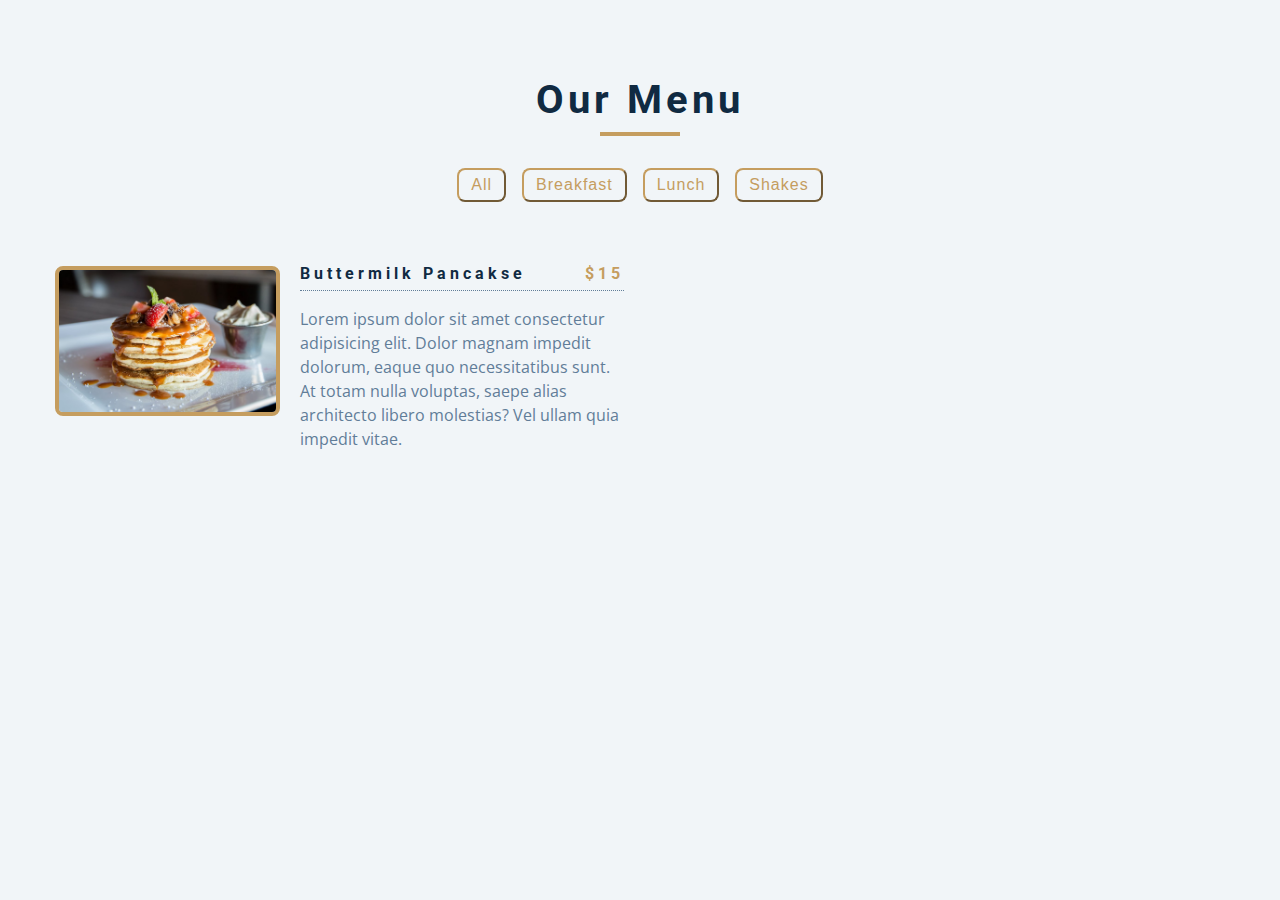
==== Menu/index.html @ 77d15c33 "creating menu project, hardcoded data" ====
<!DOCTYPE html>
<html lang="en">
    <head>
        <meta charset="UTF-8">
        <meta http-equiv="X-UA-Compatible" content="IE=edge">
        <meta name="viewport" content="width=device-width, initial-scale=1.0">
        <title>Our Menu</title>
        <!-- font-awesome -->
        <link
        rel="stylesheet"
        href="https://cdnjs.cloudflare.com/ajax/libs/font-awesome/5.14.0/css/all.min.css"
        />
        <link rel="stylesheet" href="style.css">
    </head>
    <body>
        <section class="menu">
            <!-- title -->
            <div class="title">
                <h2>Our Menu</h2>
                <div class="underline"></div>
            </div>
            <!-- filter buttons -->
            <div class="btn-container">
                <button class="filter-btn" data-id="all">All</button>
                <button class="filter-btn" data-id="breakfast">Breakfast</button>
                <button class="filter-btn" data-id="lunch">Lunch</button>
                <button class="filter-btn" data-id="shakes">Shakes</button>
            </div>
            <!-- menu items -->
            <div class="section-center">
                
                <!-- single item -->
                <article class="menu-item">
                    <img src="menu-item.jpeg" alt="menu item" class="photo">
                    <div class="item-info">
                        <header>
                            <h4>Buttermilk Pancakse</h4>
                            <h4 class="price">$15</h4>
                        </header>
                        <p class="item-text">Lorem ipsum dolor sit amet consectetur adipisicing elit. Dolor magnam impedit dolorum, eaque quo necessitatibus sunt. At totam nulla voluptas, saepe alias architecto libero molestias? Vel ullam quia impedit vitae.</p>
                    </div>
                </article>
                <!-- end single item -->
                
            </div>
        </section>
        
        <script src="app.js"></script>
    </body>
    </html>
---- Menu/style.css ----
/*
=============== 
Fonts
===============
*/
@import url("https://fonts.googleapis.com/css?family=Open+Sans|Roboto:400,700&display=swap");

/*
=============== 
Variables
===============
*/

:root {
  /* dark shades of primary color*/
  --clr-primary-1: hsl(205, 86%, 17%);
  --clr-primary-2: hsl(205, 77%, 27%);
  --clr-primary-3: hsl(205, 72%, 37%);
  --clr-primary-4: hsl(205, 63%, 48%);
  /* primary/main color */
  --clr-primary-5: #49a6e9;
  /* lighter shades of primary color */
  --clr-primary-6: hsl(205, 89%, 70%);
  --clr-primary-7: hsl(205, 90%, 76%);
  --clr-primary-8: hsl(205, 86%, 81%);
  --clr-primary-9: hsl(205, 90%, 88%);
  --clr-primary-10: hsl(205, 100%, 96%);
  /* darkest grey - used for headings */
  --clr-grey-1: hsl(209, 61%, 16%);
  --clr-grey-2: hsl(211, 39%, 23%);
  --clr-grey-3: hsl(209, 34%, 30%);
  --clr-grey-4: hsl(209, 28%, 39%);
  /* grey used for paragraphs */
  --clr-grey-5: hsl(210, 22%, 49%);
  --clr-grey-6: hsl(209, 23%, 60%);
  --clr-grey-7: hsl(211, 27%, 70%);
  --clr-grey-8: hsl(210, 31%, 80%);
  --clr-grey-9: hsl(212, 33%, 89%);
  --clr-grey-10: hsl(210, 36%, 96%);
  --clr-white: #fff;
  --clr-red-dark: hsl(360, 67%, 44%);
  --clr-red-light: hsl(360, 71%, 66%);
  --clr-green-dark: hsl(125, 67%, 44%);
  --clr-green-light: hsl(125, 71%, 66%);
  --clr-gold: #c59d5f;
  --clr-black: #222;
  --ff-primary: "Roboto", sans-serif;
  --ff-secondary: "Open Sans", sans-serif;
  --transition: all 0.3s linear;
  --spacing: 0.25rem;
  --radius: 0.5rem;
  --light-shadow: 0 5px 15px rgba(0, 0, 0, 0.1);
  --dark-shadow: 0 5px 15px rgba(0, 0, 0, 0.2);
  --max-width: 1170px;
  --fixed-width: 620px;
}
/*
=============== 
Global Styles
===============
*/

*,
::after,
::before {
  margin: 0;
  padding: 0;
  box-sizing: border-box;
}
body {
  font-family: var(--ff-secondary);
  background: var(--clr-grey-10);
  color: var(--clr-grey-1);
  line-height: 1.5;
  font-size: 0.875rem;
}
ul {
  list-style-type: none;
}
a {
  text-decoration: none;
}
img:not(.logo) {
  width: 100%;
}
img {
  display: block;
}

h1,
h2,
h3,
h4 {
  letter-spacing: var(--spacing);
  text-transform: capitalize;
  line-height: 1.25;
  margin-bottom: 0.75rem;
  font-family: var(--ff-primary);
}
h1 {
  font-size: 3rem;
}
h2 {
  font-size: 2rem;
}
h3 {
  font-size: 1.25rem;
}
h4 {
  font-size: 0.875rem;
}
p {
  margin-bottom: 1.25rem;
  color: var(--clr-grey-5);
}
@media screen and (min-width: 800px) {
  h1 {
    font-size: 4rem;
  }
  h2 {
    font-size: 2.5rem;
  }
  h3 {
    font-size: 1.75rem;
  }
  h4 {
    font-size: 1rem;
  }
  body {
    font-size: 1rem;
  }
  h1,
  h2,
  h3,
  h4 {
    line-height: 1;
  }
}
/*  global classes */

.btn {
  text-transform: uppercase;
  background: transparent;
  color: var(--clr-black);
  padding: 0.375rem 0.75rem;
  letter-spacing: var(--spacing);
  display: inline-block;
  transition: var(--transition);
  font-size: 0.875rem;
  border: 2px solid var(--clr-black);
  cursor: pointer;
  box-shadow: 0 1px 3px rgba(0, 0, 0, 0.2);
  border-radius: var(--radius);
}
.btn:hover {
  color: var(--clr-white);
  background: var(--clr-black);
}
/* section */
.section {
  padding: 5rem 0;
}

main {
  min-height: 100vh;
  display: grid;
  place-items: center;
}
/*
=============== 
Menu
===============
*/

.menu {
  padding: 5rem 0;
}
.title {
  text-align: center;
  margin-bottom: 2rem;
}
.underline {
  width: 5rem;
  height: 0.25rem;
  background: var(--clr-gold);
  margin-left: auto;
  margin-right: auto;
}
.btn-container {
  margin-bottom: 4rem;
  display: flex;
  justify-content: center;
}
.filter-btn {
  background: transparent;
  border-color: var(--clr-gold);
  font-size: 1rem;
  text-transform: capitalize;
  margin: 0 0.5rem;
  letter-spacing: 1px;
  border-radius: var(--radius);
  padding: 0.375rem 0.75rem;
  color: var(--clr-gold);
  cursor: pointer;
  transition: var(--transition);
}
.filter-btn:hover {
  background: var(--clr-gold);
  color: var(--clr-white);
}
.section-center {
  width: 90vw;
  margin: 0 auto;
  max-width: 1170px;
  display: grid;
  gap: 3rem 2rem;
  justify-items: center;
}
.menu-item {
  display: grid;
  gap: 1rem 2rem;
  max-width: 25rem;
}
.photo {
  object-fit: cover;
  height: 200px;
  border: 0.25rem solid var(--clr-gold);
  border-radius: var(--radius);
}
.item-info header {
  display: flex;
  justify-content: space-between;
  border-bottom: 0.5px dotted var(--clr-grey-5);
}
.item-info h4 {
  margin-bottom: 0.5rem;
}
.price {
  color: var(--clr-gold);
}
.item-text {
  margin-bottom: 0;
  padding-top: 1rem;
}

@media screen and (min-width: 768px) {
  .menu-item {
    grid-template-columns: 225px 1fr;
    gap: 0 1.25rem;
    max-width: 40rem;
  }
  .photo {
    height: 175px;
  }
}
@media screen and (min-width: 1200px) {
  .section-center {
    width: 95vw;
    grid-template-columns: 1fr 1fr;
  }
  .photo {
    height: 150px;
  }
}
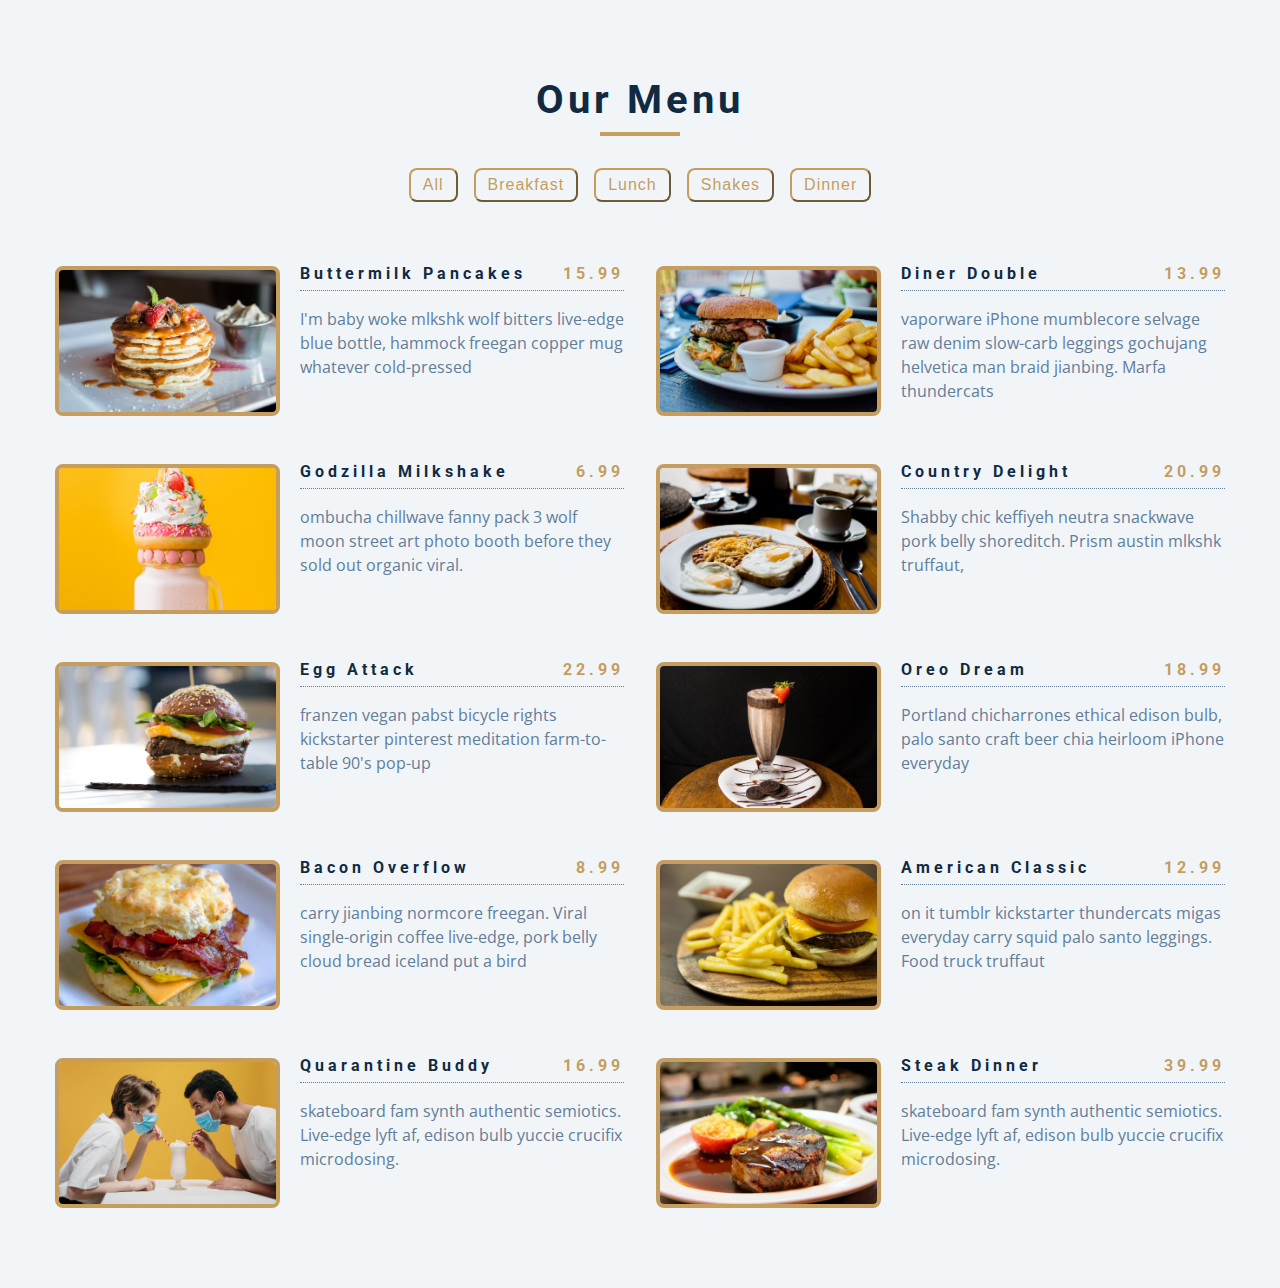
==== commit f7eadb2e: "made menu category buttons dynamic, moving to own function" ====
--- a/Menu/index.html
+++ b/Menu/index.html
@@ -21,16 +21,16 @@
             </div>
             <!-- filter buttons -->
             <div class="btn-container">
-                <button class="filter-btn" data-id="all">All</button>
+                <!-- <button class="filter-btn" data-id="all">All</button>
                 <button class="filter-btn" data-id="breakfast">Breakfast</button>
                 <button class="filter-btn" data-id="lunch">Lunch</button>
-                <button class="filter-btn" data-id="shakes">Shakes</button>
+                <button class="filter-btn" data-id="shakes">Shakes</button> -->
             </div>
             <!-- menu items -->
             <div class="section-center">
                 
                 <!-- single item -->
-                <article class="menu-item">
+                <!-- <article class="menu-item">
                     <img src="menu-item.jpeg" alt="menu item" class="photo">
                     <div class="item-info">
                         <header>
@@ -39,7 +39,7 @@
                         </header>
                         <p class="item-text">Lorem ipsum dolor sit amet consectetur adipisicing elit. Dolor magnam impedit dolorum, eaque quo necessitatibus sunt. At totam nulla voluptas, saepe alias architecto libero molestias? Vel ullam quia impedit vitae.</p>
                     </div>
-                </article>
+                </article> -->
                 <!-- end single item -->
                 
             </div>
